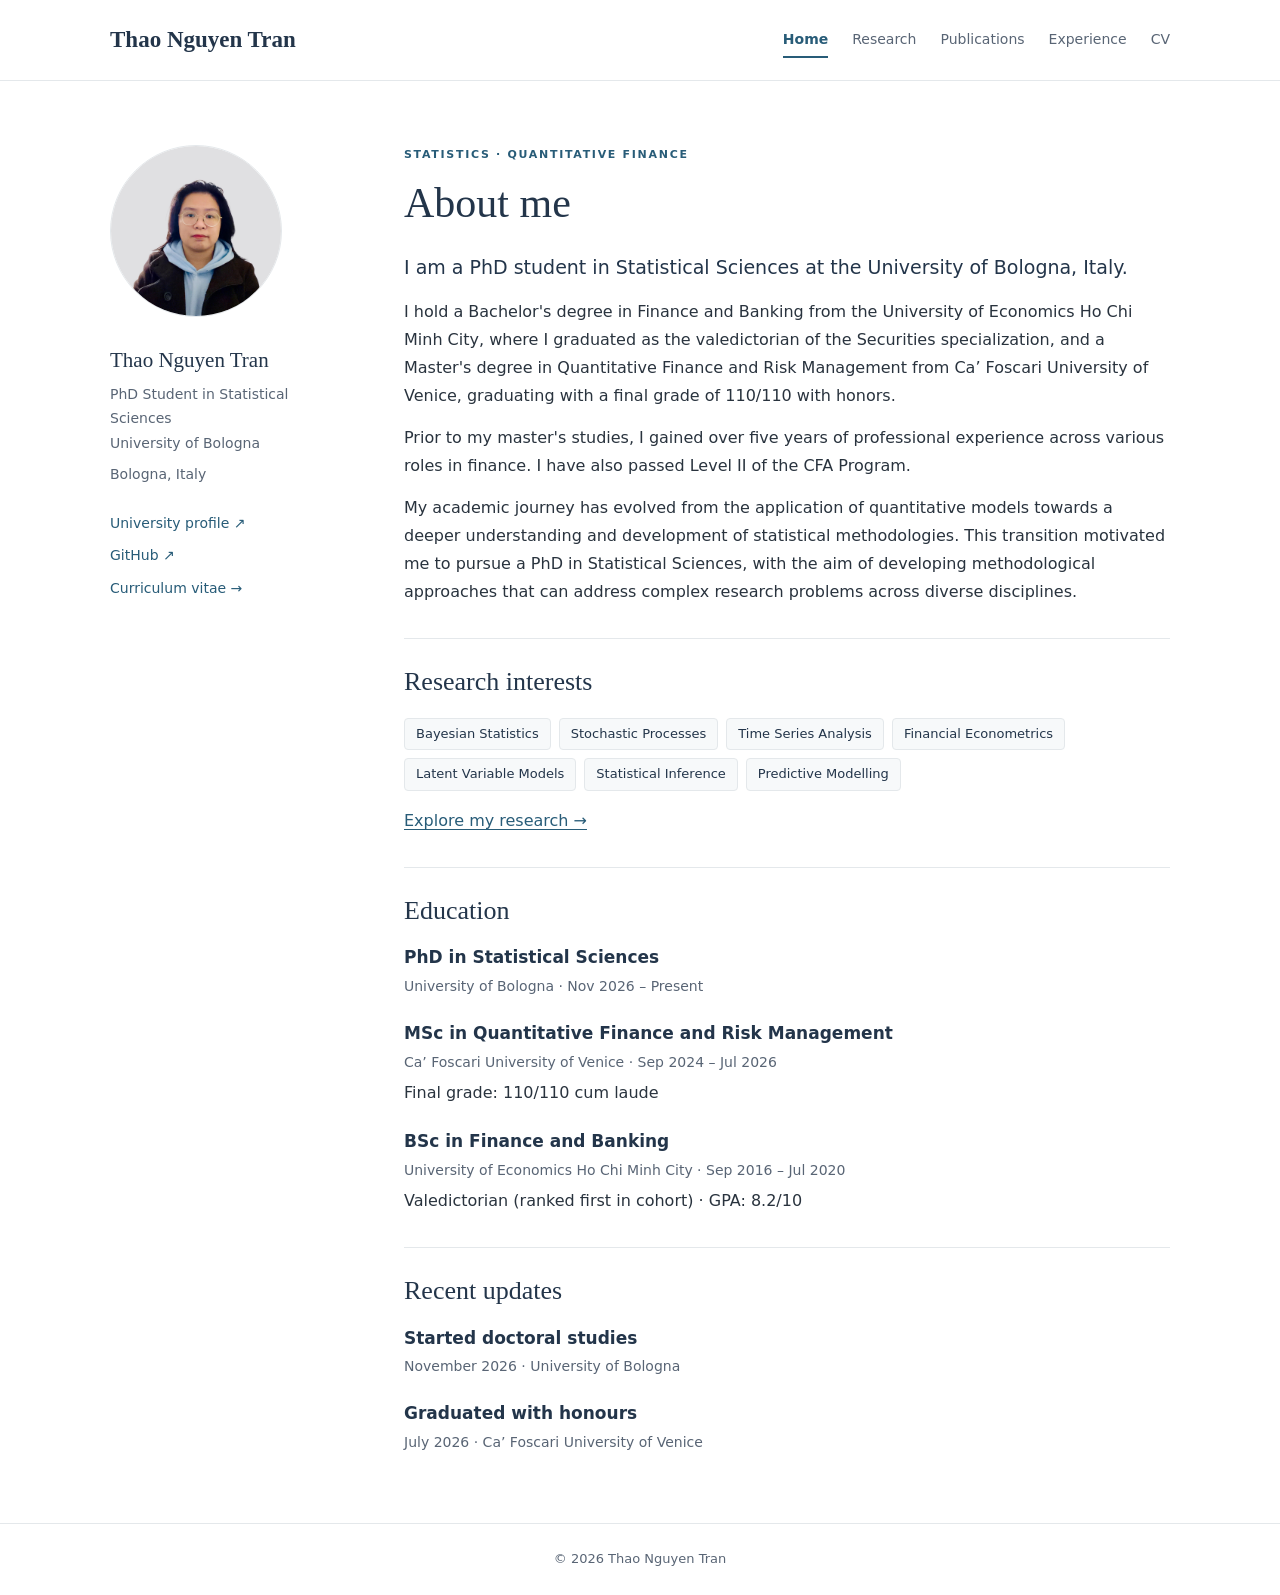
==== index.html @ 1888a56c "index Reformatted paragraph for better readability." ====
<!doctype html>
<html lang="en">

<head>
    <meta charset="utf-8">

    <meta name="viewport"
          content="width=device-width, initial-scale=1">

    <meta name="description"
          content="Thao Nguyen Tran — PhD student in Statistical Sciences at the University of Bologna.">

    <title>About me | Thao Nguyen Tran</title>

    <link rel="stylesheet" href="style-v3.css">
</head>

<body>

    <!-- ============================== -->
    <!-- NAVIGATION BAR                 -->
    <!-- ============================== -->

    <header>
        <nav>

            <a class="brand" href="index.html">
                Thao Nguyen Tran
            </a>

            <div class="nav-links">
                <a href="index.html" aria-current="page">Home</a>
                <a href="research.html">Research</a>
                <a href="publications.html">Publications</a>
                <a href="experience.html">Experience</a>
                <a href="cv.html">CV</a>
            </div>

        </nav>
    </header>


    <main class="layout">

        <!-- ============================== -->
        <!-- SIDEBAR: PERSONAL INFORMATION  -->
        <!-- ============================== -->

        <aside>

            <img class="portrait"
                 src="profile.jpg"
                 alt="Thao Nguyen Tran">

            <h2>Thao Nguyen Tran</h2>

            <p>
                PhD Student in Statistical Sciences
                <br>
                University of Bologna
            </p>

            <p>Bologna, Italy</p>

            <div class="links">

                <a href="https://www.unibo.it/sitoweb/thaonguyen.tran4/en">
                    University profile ↗
                </a>

                <a href="https://github.com/thaonguyen-tran">
                    GitHub ↗
                </a>

                <a href="cv.html">
                    Curriculum vitae →
                </a>

            </div>

        </aside>


        <!-- ============================== -->
        <!-- MAIN CONTENT                   -->
        <!-- ============================== -->

        <article>

            <!-- ABOUT ME -->

            <p class="eyebrow">
                STATISTICS · QUANTITATIVE FINANCE
            </p>

            <h1>About me</h1>

            <p class="lead">
                I am a PhD student in Statistical Sciences at the University of Bologna, Italy. 
            </p>

            <p>
                I hold a Bachelor's degree in Finance and Banking from the University of Economics Ho Chi Minh City, 
                where I graduated as the valedictorian of the Securities specialization, and a Master's degree in 
                Quantitative Finance and Risk Management from Ca’ Foscari University of Venice, graduating with a 
                final grade of 110/110 with honors.
            </p>

            <p>
                Prior to my master's studies, I gained over five years of professional experience 
                across various roles in finance. I have also passed Level II of the CFA Program.
            </p>

            <p>
                My academic journey has evolved from the application of quantitative models towards 
                a deeper understanding and development of statistical methodologies. This transition 
                motivated me to pursue a PhD in Statistical Sciences, with the aim of developing 
                methodological approaches that can address complex research problems across diverse disciplines.
            </p>


            <!-- ============================== -->
            <!-- RESEARCH INTERESTS             -->
            <!-- ============================== -->

            <section>

                <h2>Research interests</h2>

                <div class="tags">

                    <span>Bayesian Statistics</span>
                    <span>Stochastic Processes</span>
                    <span>Time Series Analysis</span>
                    <span>Financial Econometrics</span>
                    <span>Latent Variable Models</span>
                    <span>Statistical Inference</span>
                    <span>Predictive Modelling</span>

                </div>

                <p>
                    <a href="research.html">
                        Explore my research →
                    </a>
                </p>

            </section>


            <!-- ============================== -->
            <!-- EDUCATION                      -->
            <!-- ============================== -->

            <section>

                <h2>Education</h2>

                <!-- PhD -->

                <div class="entry">

                    <h3>PhD in Statistical Sciences</h3>

                    <p class="meta">
                        University of Bologna · Nov 2026 – Present
                    </p>

                </div>


                <!-- Master's degree -->

                <div class="entry">

                    <h3>
                        MSc in Quantitative Finance and Risk Management
                    </h3>

                    <p class="meta">
                        Ca’ Foscari University of Venice · Sep 2024 – Jul 2026
                    </p>

                    <p>
                        Final grade: 110/110 cum laude
                    </p>

                </div>


                <!-- Bachelor's degree -->

                <div class="entry">

                    <h3>BSc in Finance and Banking</h3>

                    <p class="meta">
                        University of Economics Ho Chi Minh City · Sep 2016 – Jul 2020
                    </p>

                    <p>
                        Valedictorian (ranked first in cohort) · GPA: 8.2/10
                    </p>

                </div>

            </section>


            <!-- ============================== -->
            <!-- RECENT UPDATES                 -->
            <!-- ============================== -->

            <section>

                <h2>Recent updates</h2>

                <div class="entry">

                    <h3>Started doctoral studies</h3>

                    <p class="meta">
                        November 2026 · University of Bologna
                    </p>

                </div>

                <div class="entry">

                    <h3>Graduated with honours</h3>

                    <p class="meta">
                        July 2026 · Ca’ Foscari University of Venice
                    </p>

                </div>

            </section>

        </article>

    </main>


    <!-- ============================== -->
    <!-- FOOTER                         -->
    <!-- ============================== -->

    <footer>
        © 2026 Thao Nguyen Tran
    </footer>

</body>

</html>
---- style-v3.css ----
/* Shared styles for all pages */
:root { --ink:#23354a; --muted:#596575; --accent:#285c78; --line:#e4e8eb; --paper:#fff; }
* {box-sizing:border-box} body {margin:0;background:var(--paper);color:#29333e;font:16px/1.75 system-ui,-apple-system,BlinkMacSystemFont,"Segoe UI",sans-serif} a {color:var(--accent);text-underline-offset:3px} a:hover{text-decoration:underline} a:focus-visible{outline:2px solid var(--accent);outline-offset:4px} header{border-bottom:1px solid var(--line);background:#fff} nav{max-width:1120px;margin:auto;padding:20px 30px;display:flex;align-items:center;justify-content:space-between;gap:25px} .brand{font-family:Georgia,serif;font-size:23px;font-weight:bold;color:var(--ink);text-decoration:none} .nav-links{display:flex;flex-wrap:wrap;gap:24px} .nav-links a{font-size:14px;color:var(--muted);text-decoration:none;padding:5px 0;border-bottom:2px solid transparent} .nav-links a[aria-current=page]{border-color:var(--accent);color:var(--accent);font-weight:600} .layout{max-width:1120px;margin:64px auto;padding:0 30px;display:grid;grid-template-columns:230px minmax(0,1fr);gap:64px;align-items:start} aside{position:sticky;top:30px} .portrait{width:172px;height:172px;border-radius:50%;object-fit:cover;border:1px solid var(--line)} aside h2{font-size:21px;margin:20px 0 5px} aside p{font-size:14px;color:var(--muted);margin:7px 0} .links{display:grid;gap:8px;margin-top:24px;font-size:14px} .links a{text-decoration:none} h1,h2,h3{color:var(--ink);line-height:1.35} h1,h2{font-family:Georgia,"Times New Roman",serif} h1{font-size:42px;margin:0 0 20px;font-weight:normal} h2{font-size:26px;margin:0 0 18px;font-weight:normal} h3{font-size:17px;margin:0 0 5px;font-weight:600} p{margin:0 0 14px} .eyebrow{font-size:11px;letter-spacing:1.7px;font-weight:600;color:var(--accent);margin-bottom:10px} .lead{font-size:19px;color:var(--ink)} section{border-top:1px solid var(--line);margin-top:32px;padding-top:25px} .entry{margin-bottom:23px} .entry:last-child{margin-bottom:0} .meta{font-size:14px;color:var(--muted);margin-bottom:5px} .tags{display:flex;flex-wrap:wrap;gap:8px;margin-bottom:16px} .tags span{font-size:13px;border:1px solid var(--line);background:#f7f9fa;padding:4px 11px;border-radius:4px;color:var(--ink)} footer{border-top:1px solid var(--line);padding:24px;text-align:center;font-size:13px;color:var(--muted)} @media(max-width:760px){nav{flex-direction:column;align-items:flex-start;padding:18px 22px;gap:10px}.nav-links{gap:15px}.layout{grid-template-columns:1fr;gap:35px;margin:32px auto;padding:0 22px}aside{position:static;border-bottom:1px solid var(--line);padding-bottom:24px}.portrait{width:135px;height:135px}h1{font-size:34px}.links{display:flex;flex-wrap:wrap;gap:12px}}
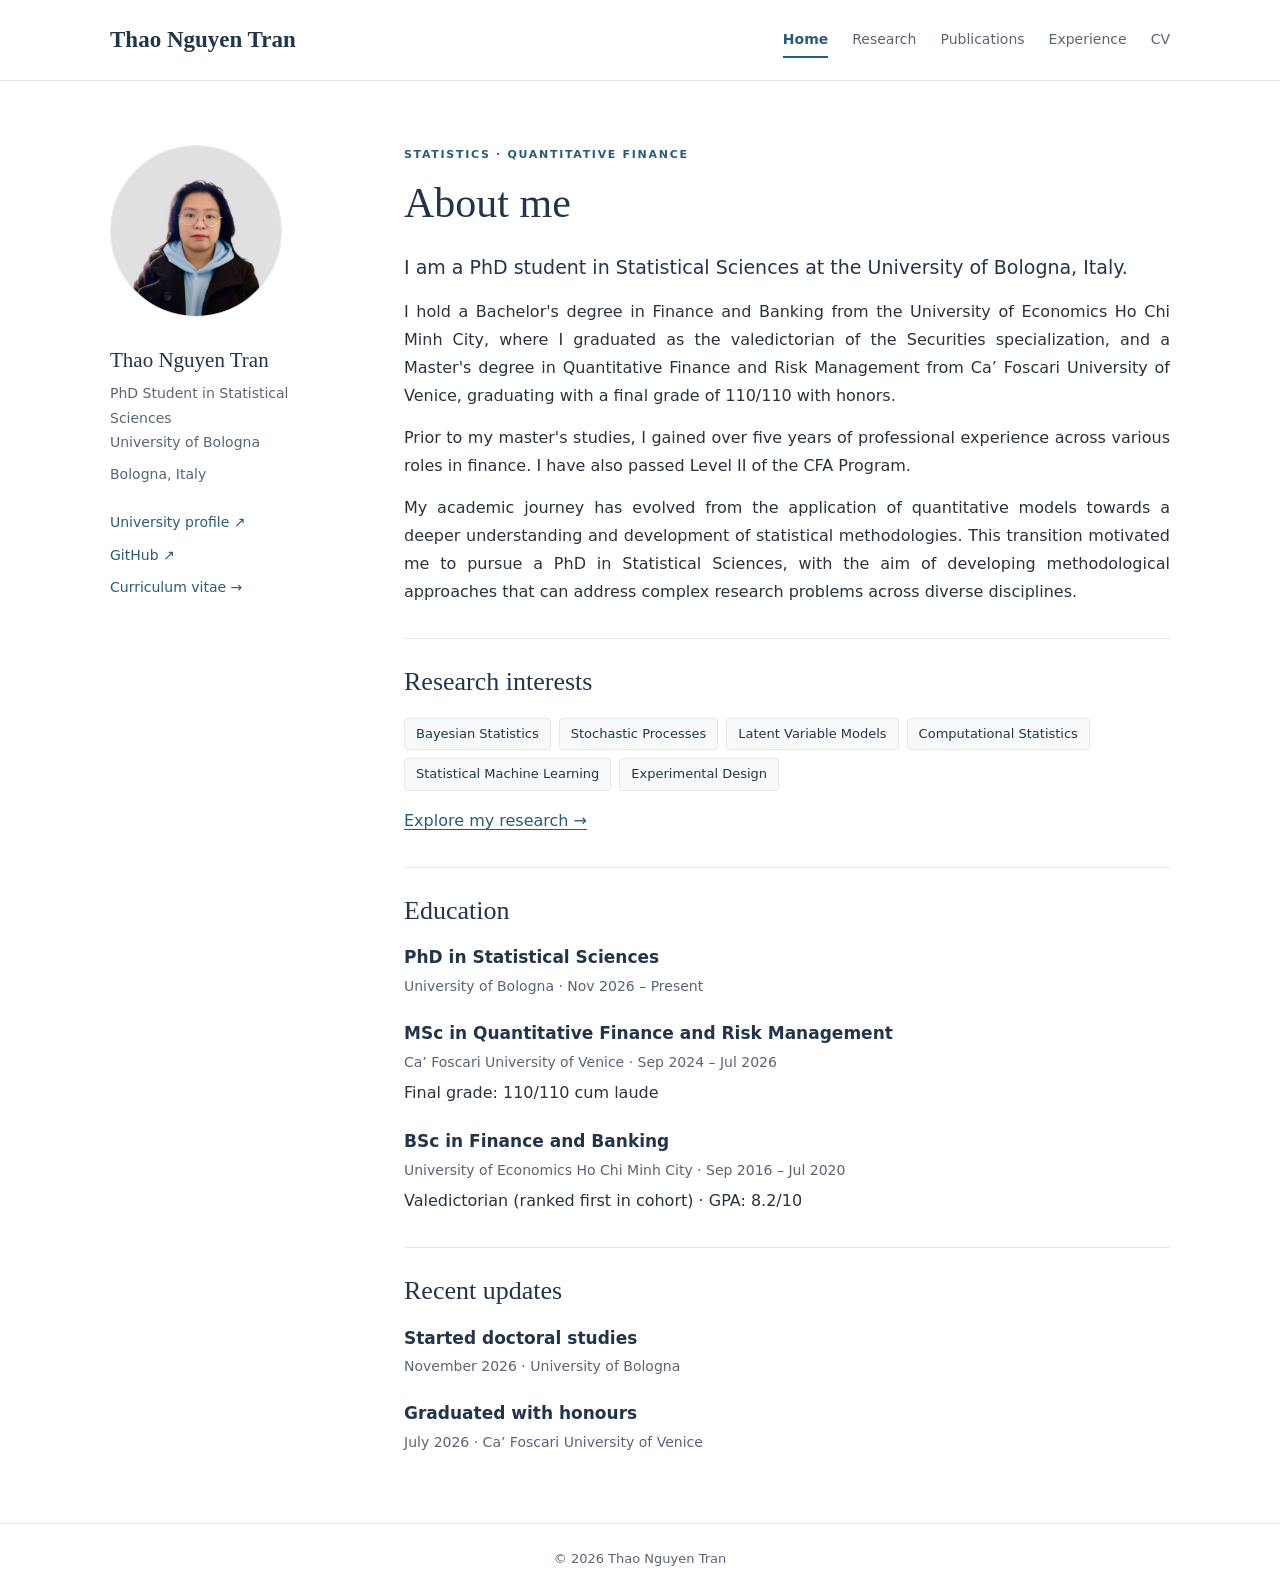
==== commit 49a15a28: "Update research interests.html Removed outdated tags and added new statistical topics." ====
--- a/index.html
+++ b/index.html
@@ -132,12 +132,11 @@
 
                     <span>Bayesian Statistics</span>
                     <span>Stochastic Processes</span>
-                    <span>Time Series Analysis</span>
-                    <span>Financial Econometrics</span>
                     <span>Latent Variable Models</span>
-                    <span>Statistical Inference</span>
-                    <span>Predictive Modelling</span>
-
+                    <span>Computational Statistics</span>
+                    <span>Statistical Machine Learning</span>
+                    <span>Experimental Design</span>
+                    
                 </div>
 
                 <p>
--- a/style-v3.css
+++ b/style-v3.css
@@ -1,3 +1,388 @@
-/* Shared styles for all pages */
-:root { --ink:#23354a; --muted:#596575; --accent:#285c78; --line:#e4e8eb; --paper:#fff; }
-* {box-sizing:border-box} body {margin:0;background:var(--paper);color:#29333e;font:16px/1.75 system-ui,-apple-system,BlinkMacSystemFont,"Segoe UI",sans-serif} a {color:var(--accent);text-underline-offset:3px} a:hover{text-decoration:underline} a:focus-visible{outline:2px solid var(--accent);outline-offset:4px} header{border-bottom:1px solid var(--line);background:#fff} nav{max-width:1120px;margin:auto;padding:20px 30px;display:flex;align-items:center;justify-content:space-between;gap:25px} .brand{font-family:Georgia,serif;font-size:23px;font-weight:bold;color:var(--ink);text-decoration:none} .nav-links{display:flex;flex-wrap:wrap;gap:24px} .nav-links a{font-size:14px;color:var(--muted);text-decoration:none;padding:5px 0;border-bottom:2px solid transparent} .nav-links a[aria-current=page]{border-color:var(--accent);color:var(--accent);font-weight:600} .layout{max-width:1120px;margin:64px auto;padding:0 30px;display:grid;grid-template-columns:230px minmax(0,1fr);gap:64px;align-items:start} aside{position:sticky;top:30px} .portrait{width:172px;height:172px;border-radius:50%;object-fit:cover;border:1px solid var(--line)} aside h2{font-size:21px;margin:20px 0 5px} aside p{font-size:14px;color:var(--muted);margin:7px 0} .links{display:grid;gap:8px;margin-top:24px;font-size:14px} .links a{text-decoration:none} h1,h2,h3{color:var(--ink);line-height:1.35} h1,h2{font-family:Georgia,"Times New Roman",serif} h1{font-size:42px;margin:0 0 20px;font-weight:normal} h2{font-size:26px;margin:0 0 18px;font-weight:normal} h3{font-size:17px;margin:0 0 5px;font-weight:600} p{margin:0 0 14px} .eyebrow{font-size:11px;letter-spacing:1.7px;font-weight:600;color:var(--accent);margin-bottom:10px} .lead{font-size:19px;color:var(--ink)} section{border-top:1px solid var(--line);margin-top:32px;padding-top:25px} .entry{margin-bottom:23px} .entry:last-child{margin-bottom:0} .meta{font-size:14px;color:var(--muted);margin-bottom:5px} .tags{display:flex;flex-wrap:wrap;gap:8px;margin-bottom:16px} .tags span{font-size:13px;border:1px solid var(--line);background:#f7f9fa;padding:4px 11px;border-radius:4px;color:var(--ink)} footer{border-top:1px solid var(--line);padding:24px;text-align:center;font-size:13px;color:var(--muted)} @media(max-width:760px){nav{flex-direction:column;align-items:flex-start;padding:18px 22px;gap:10px}.nav-links{gap:15px}.layout{grid-template-columns:1fr;gap:35px;margin:32px auto;padding:0 22px}aside{position:static;border-bottom:1px solid var(--line);padding-bottom:24px}.portrait{width:135px;height:135px}h1{font-size:34px}.links{display:flex;flex-wrap:wrap;gap:12px}}+
+/* =========================================
+   01. COLOR PALETTE
+   ========================================= */
+
+:root {
+    --ink: #23354a;
+    --muted: #596575;
+    --accent: #285c78;
+    --line: #e4e8eb;
+    --paper: #ffffff;
+}
+
+
+/* =========================================
+   02. GLOBAL SETTINGS
+   ========================================= */
+
+* {
+    box-sizing: border-box;
+}
+
+body {
+    margin: 0;
+    background: var(--paper);
+    color: #29333e;
+    font: 16px/1.75 system-ui,
+          -apple-system,
+          BlinkMacSystemFont,
+          "Segoe UI",
+          sans-serif;
+}
+
+a {
+    color: var(--accent);
+    text-underline-offset: 3px;
+}
+
+a:hover {
+    text-decoration: underline;
+}
+
+a:focus-visible {
+    outline: 2px solid var(--accent);
+    outline-offset: 4px;
+}
+
+
+/* =========================================
+   03. HEADER & NAVIGATION BAR
+   ========================================= */
+
+header {
+    position: sticky;
+    top: 0;
+    z-index: 1000;
+    background: #ffffff;
+    border-bottom: 1px solid var(--line);
+}
+
+nav {
+    max-width: 1120px;
+    margin: auto;
+    padding: 20px 30px;
+
+    display: flex;
+    align-items: center;
+    justify-content: space-between;
+    gap: 25px;
+}
+
+.brand {
+    font-family: Georgia, serif;
+    font-size: 23px;
+    font-weight: bold;
+    color: var(--ink);
+    text-decoration: none;
+}
+
+.nav-links {
+    display: flex;
+    flex-wrap: wrap;
+    gap: 24px;
+}
+
+.nav-links a {
+    font-size: 14px;
+    color: var(--muted);
+    text-decoration: none;
+    padding: 5px 0;
+    border-bottom: 2px solid transparent;
+}
+
+/* Highlight the active page */
+
+.nav-links a[aria-current="page"] {
+    border-color: var(--accent);
+    color: var(--accent);
+    font-weight: 600;
+}
+
+
+/* =========================================
+   04. MAIN WEBSITE LAYOUT
+   ========================================= */
+
+.layout {
+    max-width: 1120px;
+    margin: 64px auto;
+    padding: 0 30px;
+
+    display: grid;
+    grid-template-columns: 230px minmax(0, 1fr);
+
+    gap: 64px;
+    align-items: start;
+}
+
+.layout > article {
+    grid-column: 2;
+    min-width: 0;
+}
+
+
+/* =========================================
+   05. SIDEBAR & PROFILE PHOTO
+   ========================================= */
+
+aside {
+    position: fixed;
+    top: 145px;
+    left: max(30px, calc((100% - 1120px) / 2 + 30px));
+
+    width: 230px;
+
+    max-height: calc(100vh - 165px);
+    overflow-y: auto;
+}
+
+.portrait {
+    width: 172px;
+    height: 172px;
+
+    border-radius: 50%;
+    object-fit: cover;
+    border: 1px solid var(--line);
+}
+
+aside h2 {
+    font-size: 21px;
+    margin: 20px 0 5px;
+}
+
+aside p {
+    font-size: 14px;
+    color: var(--muted);
+    margin: 7px 0;
+}
+
+
+/* =========================================
+   06. SIDEBAR LINKS
+   ========================================= */
+
+.links {
+    display: grid;
+    gap: 8px;
+    margin-top: 24px;
+    font-size: 14px;
+}
+
+.links a {
+    text-decoration: none;
+}
+
+
+/* =========================================
+   07. TYPOGRAPHY & HEADINGS
+   ========================================= */
+
+h1,
+h2,
+h3 {
+    color: var(--ink);
+    line-height: 1.35;
+}
+
+h1,
+h2 {
+    font-family: Georgia,
+                 "Times New Roman",
+                 serif;
+}
+
+h1 {
+    font-size: 42px;
+    margin: 0 0 20px;
+    font-weight: normal;
+}
+
+h2 {
+    font-size: 26px;
+    margin: 0 0 18px;
+    font-weight: normal;
+}
+
+h3 {
+    font-size: 17px;
+    margin: 0 0 5px;
+    font-weight: 600;
+}
+
+p {
+    margin: 0 0 14px;
+}
+
+
+/* =========================================
+   08. PAGE SUBTITLE & INTRODUCTION
+   ========================================= */
+
+.eyebrow {
+    font-size: 11px;
+    letter-spacing: 1.7px;
+    font-weight: 600;
+    color: var(--accent);
+    margin-bottom: 10px;
+}
+
+.lead {
+    font-size: 19px;
+    color: var(--ink);
+}
+
+
+/* =========================================
+   09. BIOGRAPHY TEXT ALIGNMENT
+   ========================================= */
+
+/* Justify paragraphs on the homepage */
+
+article p:not(.eyebrow) {
+    text-align: justify !important;
+    text-justify: inter-word;
+    text-align-last: left;
+}
+
+
+/* =========================================
+   10. CONTENT SECTIONS
+   ========================================= */
+
+section {
+    border-top: 1px solid var(--line);
+    margin-top: 32px;
+    padding-top: 25px;
+}
+
+
+/* =========================================
+   11. EDUCATION & EXPERIENCE ENTRIES
+   ========================================= */
+
+.entry {
+    margin-bottom: 23px;
+}
+
+.entry:last-child {
+    margin-bottom: 0;
+}
+
+.meta {
+    font-size: 14px;
+    color: var(--muted);
+    margin-bottom: 5px;
+}
+
+
+/* =========================================
+   12. RESEARCH INTEREST TAGS
+   ========================================= */
+
+.tags {
+    display: flex;
+    flex-wrap: wrap;
+    gap: 8px;
+    margin-bottom: 16px;
+}
+
+.tags span {
+    font-size: 13px;
+    border: 1px solid var(--line);
+    background: #f7f9fa;
+    padding: 4px 11px;
+    border-radius: 4px;
+    color: var(--ink);
+}
+
+
+/* =========================================
+   13. FOOTER
+   ========================================= */
+
+footer {
+    border-top: 1px solid var(--line);
+    padding: 24px;
+    text-align: center;
+    font-size: 13px;
+    color: var(--muted);
+}
+
+
+/* =========================================
+   14. RESPONSIVE DESIGN — MOBILE DEVICES
+   ========================================= */
+
+@media (max-width: 760px) {
+
+    /* Navigation bar */
+
+   body {
+    padding-top: 150px;
+}
+
+    nav {
+        flex-direction: column;
+        align-items: flex-start;
+        padding: 18px 22px;
+        gap: 10px;
+    }
+
+    .nav-links {
+        gap: 15px;
+    }
+
+    /* Main layout */
+
+    .layout {
+        grid-template-columns: 1fr;
+        gap: 35px;
+        margin: 32px auto;
+        padding: 0 22px;
+    }
+
+    /* Sidebar */
+
+    aside {
+    position: static;
+
+    width: auto;
+    max-height: none;
+    overflow: visible;
+
+    border-bottom: 1px solid var(--line);
+    padding-bottom: 24px;
+}
+
+.layout > article {
+    grid-column: 1;
+}
+
+    /* Profile photo */
+
+    .portrait {
+        width: 135px;
+        height: 135px;
+    }
+
+    /* Headings */
+
+    h1 {
+        font-size: 34px;
+    }
+
+    /* Sidebar links */
+
+    .links {
+        display: flex;
+        flex-wrap: wrap;
+        gap: 12px;
+    }
+
+    /* Left-align text on smaller screens */
+
+    article > p:not(.eyebrow) {
+        text-align: left;
+    }
+}
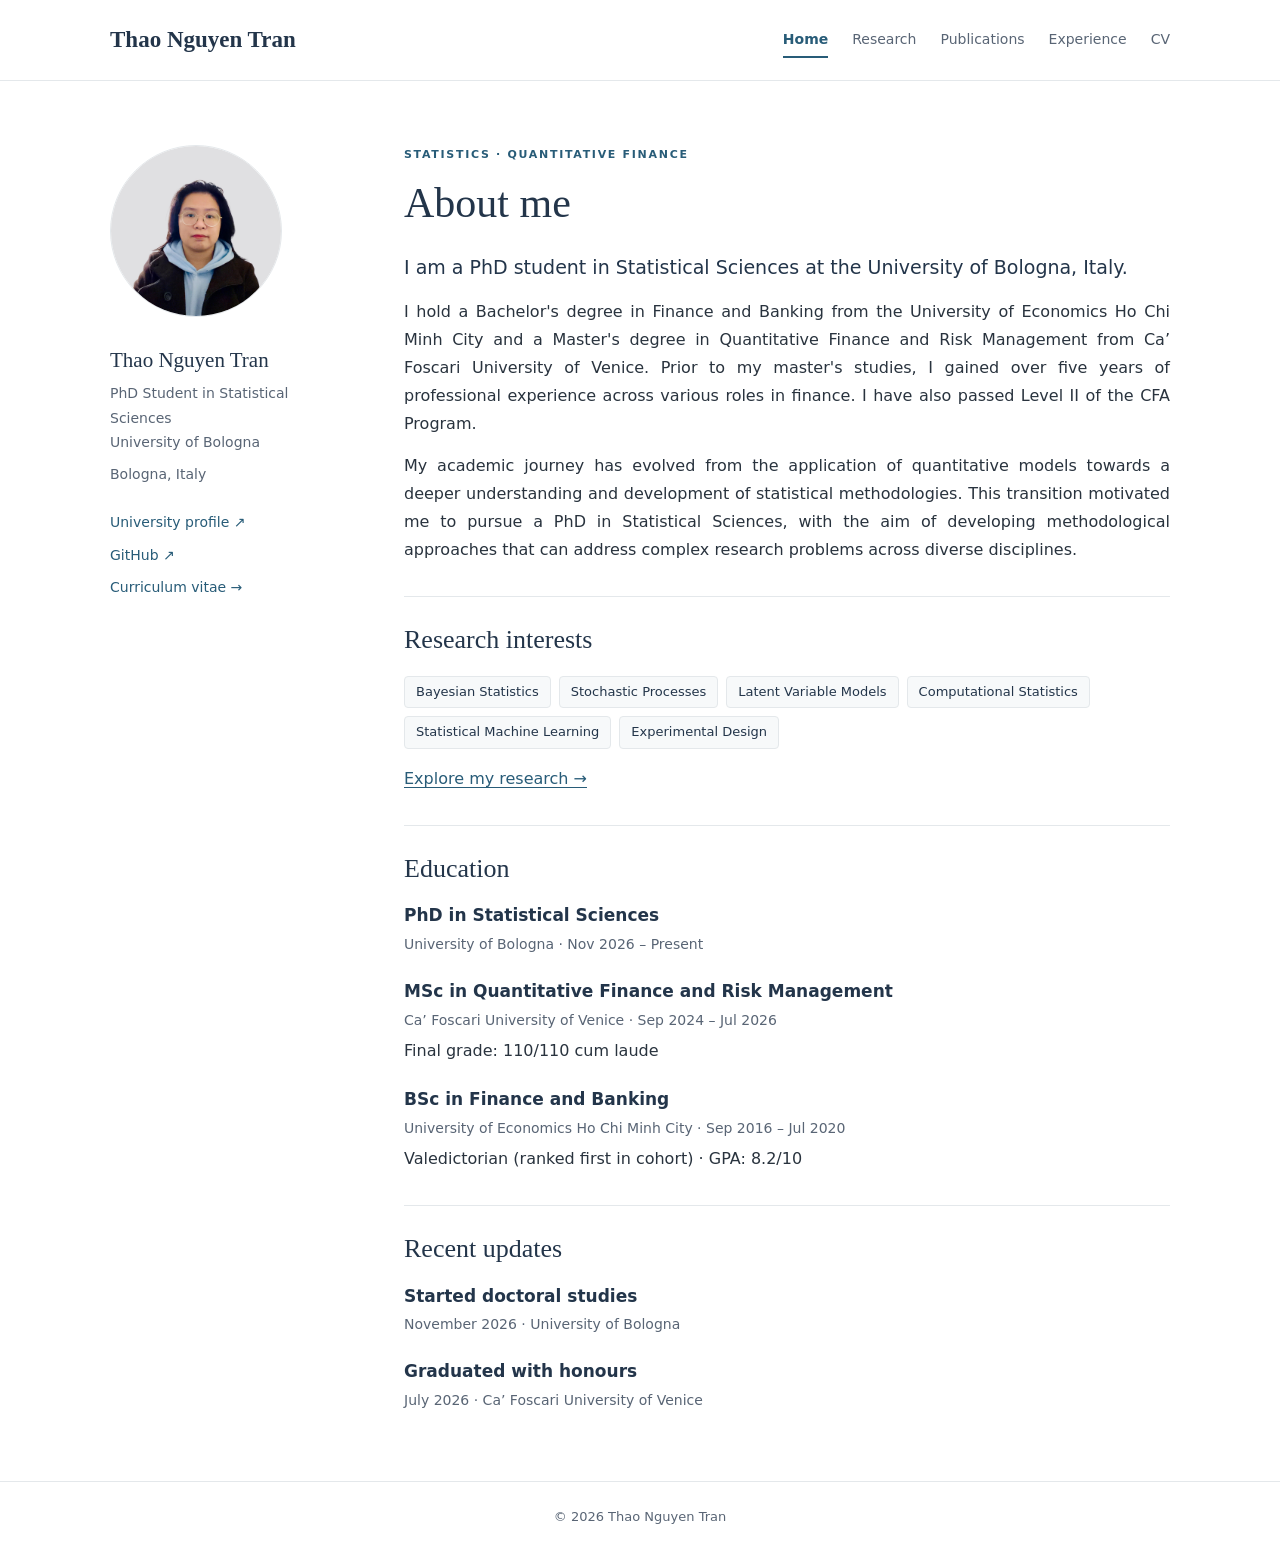
==== commit ca1e866b: "Simplify education background in index.html Removed redundant details from the education section." ====
--- a/index.html
+++ b/index.html
@@ -101,13 +101,8 @@
             </p>
 
             <p>
-                I hold a Bachelor's degree in Finance and Banking from the University of Economics Ho Chi Minh City, 
-                where I graduated as the valedictorian of the Securities specialization, and a Master's degree in 
-                Quantitative Finance and Risk Management from Ca’ Foscari University of Venice, graduating with a 
-                final grade of 110/110 with honors.
-            </p>
-
-            <p>
+                I hold a Bachelor's degree in Finance and Banking from the University of Economics Ho Chi Minh City
+                and a Master's degree in Quantitative Finance and Risk Management from Ca’ Foscari University of Venice.
                 Prior to my master's studies, I gained over five years of professional experience 
                 across various roles in finance. I have also passed Level II of the CFA Program.
             </p>
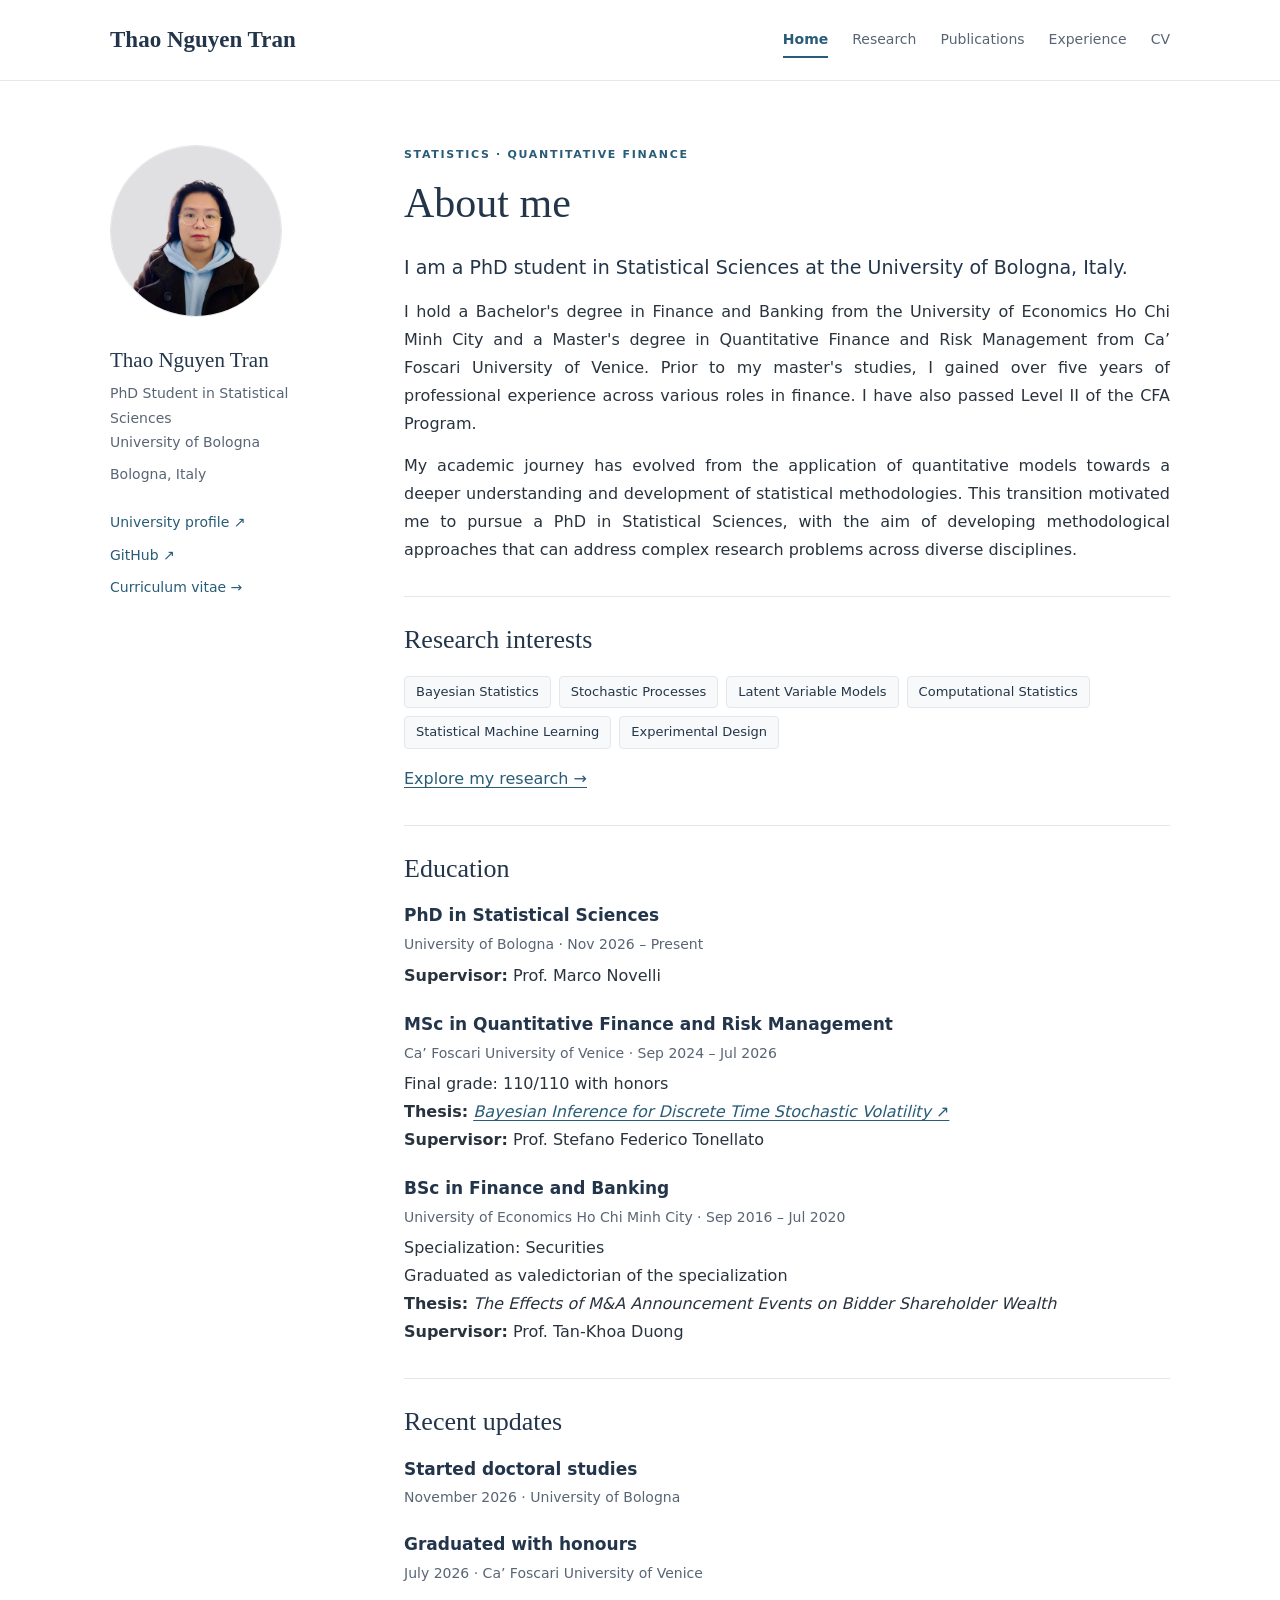
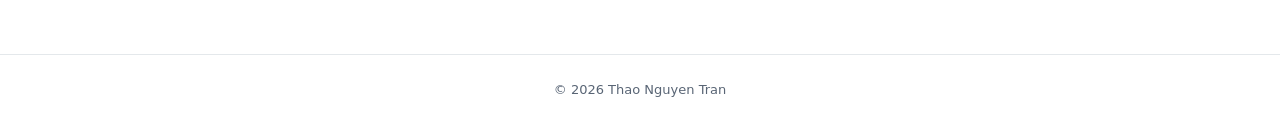
==== commit 10a9782f: "Update education section in index.html" ====
--- a/index.html
+++ b/index.html
@@ -142,63 +142,103 @@
 
             </section>
 
-
+            
             <!-- ============================== -->
             <!-- EDUCATION                      -->
             <!-- ============================== -->
-
+            
             <section>
-
+            
                 <h2>Education</h2>
-
+            
                 <!-- PhD -->
-
-                <div class="entry">
-
+            
+                <div class="entry">
+            
                     <h3>PhD in Statistical Sciences</h3>
-
+            
                     <p class="meta">
                         University of Bologna · Nov 2026 – Present
                     </p>
-
-                </div>
-
-
+            
+                    <p>
+                        <strong>Supervisor:</strong>
+                        Prof. Marco Novelli
+                    </p>
+            
+                </div>
+            
+            
                 <!-- Master's degree -->
-
-                <div class="entry">
-
+            
+                <div class="entry">
+            
                     <h3>
                         MSc in Quantitative Finance and Risk Management
                     </h3>
-
+            
                     <p class="meta">
                         Ca’ Foscari University of Venice · Sep 2024 – Jul 2026
                     </p>
-
+            
                     <p>
-                        Final grade: 110/110 cum laude
-                    </p>
-
-                </div>
-
-
+                        Final grade: 110/110 with honors
+                        <br>
+            
+                        <strong>Thesis:</strong>
+            
+                        <a href="YOUR_THESIS_LINK"
+                           target="_blank"
+                           rel="noopener noreferrer">
+            
+                            <em>
+                                Bayesian Inference for Discrete Time
+                                Stochastic Volatility
+                            </em> ↗
+            
+                        </a>
+            
+                        <br>
+            
+                        <strong>Supervisor:</strong>
+                        Prof. Stefano Federico Tonellato
+                    </p>
+            
+                </div>
+            
+            
                 <!-- Bachelor's degree -->
-
-                <div class="entry">
-
+            
+                <div class="entry">
+            
                     <h3>BSc in Finance and Banking</h3>
-
+            
                     <p class="meta">
                         University of Economics Ho Chi Minh City · Sep 2016 – Jul 2020
                     </p>
-
+            
                     <p>
-                        Valedictorian (ranked first in cohort) · GPA: 8.2/10
-                    </p>
-
-                </div>
-
+                        Specialization: Securities
+                        <br>
+            
+                        Graduated as valedictorian of the specialization
+                        <br>
+            
+                        <strong>Thesis:</strong>
+            
+                        <em>
+                            The Effects of M&amp;A Announcement Events
+                            on Bidder Shareholder Wealth
+                        </em>
+            
+                        <br>
+            
+                        <strong>Supervisor:</strong>
+                        Prof. Tan-Khoa Duong
+                    </p>
+            
+                </div>
+            
             </section>
 
 
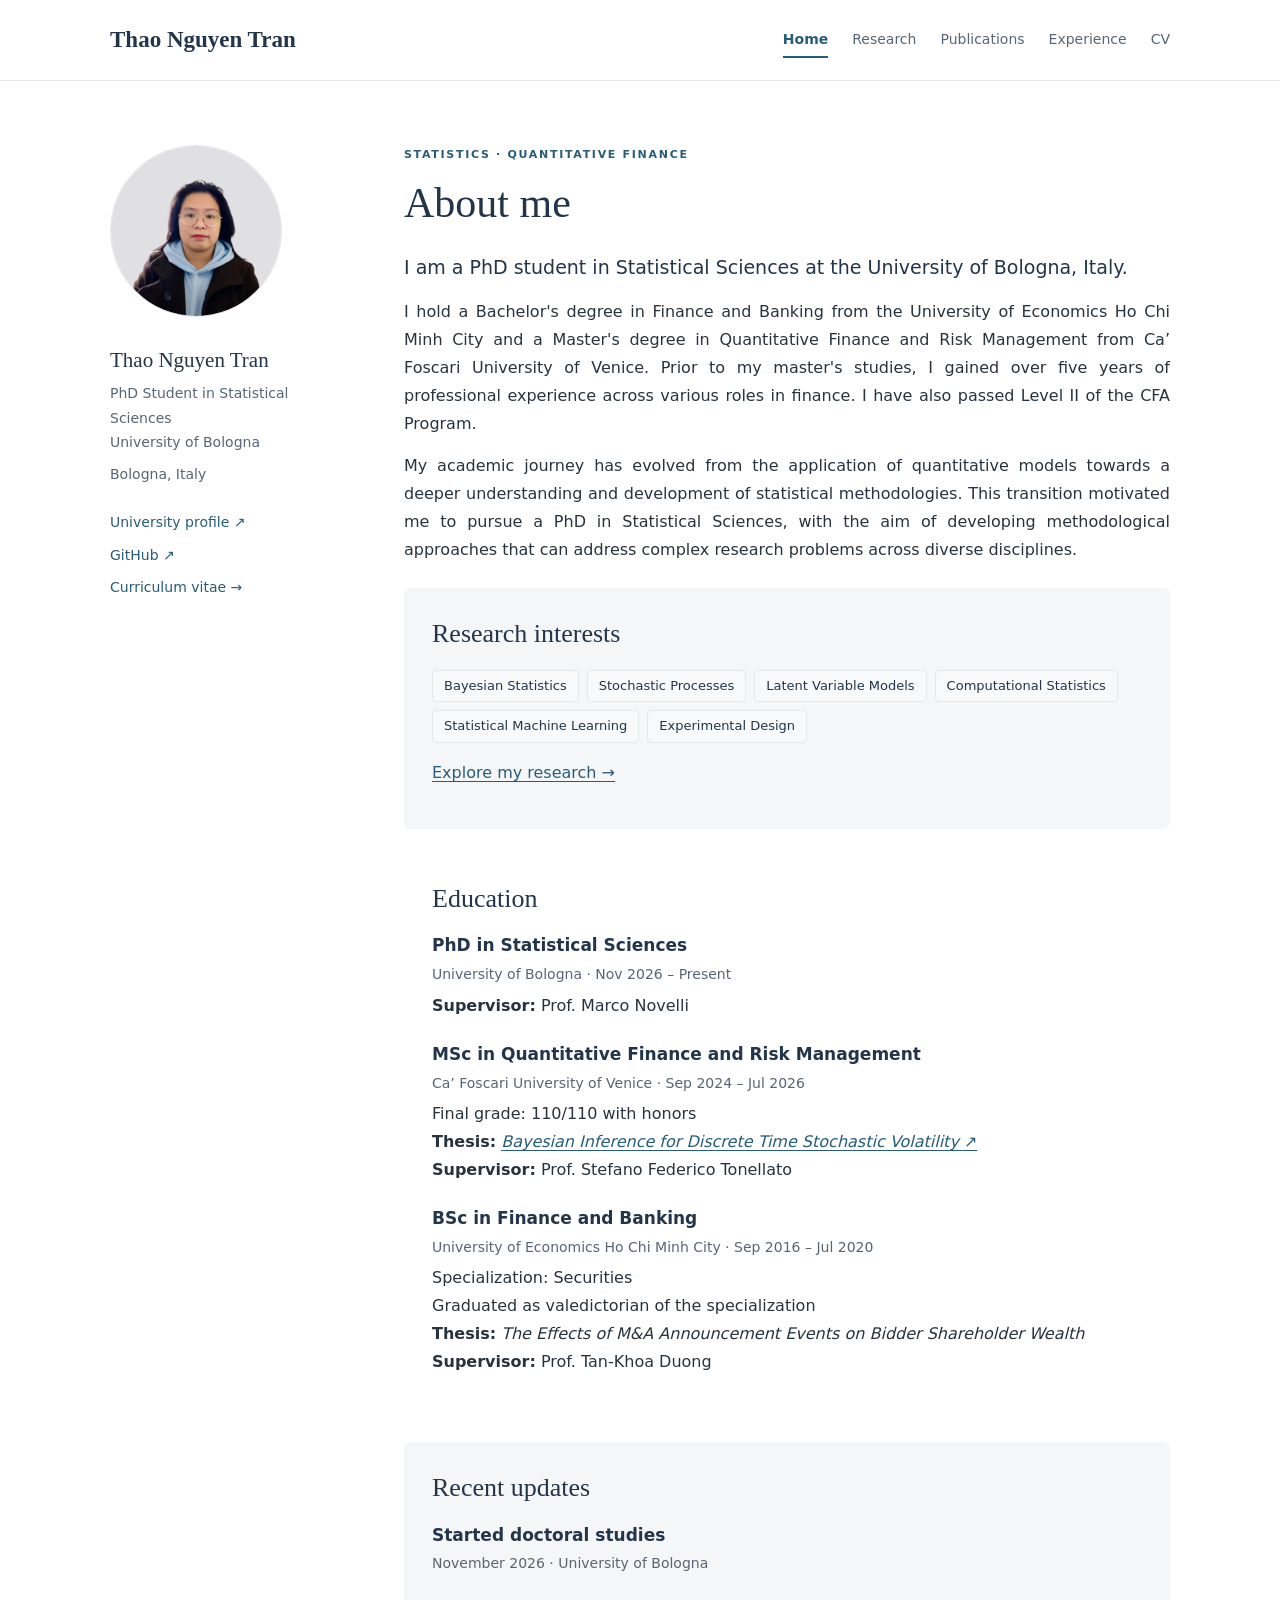
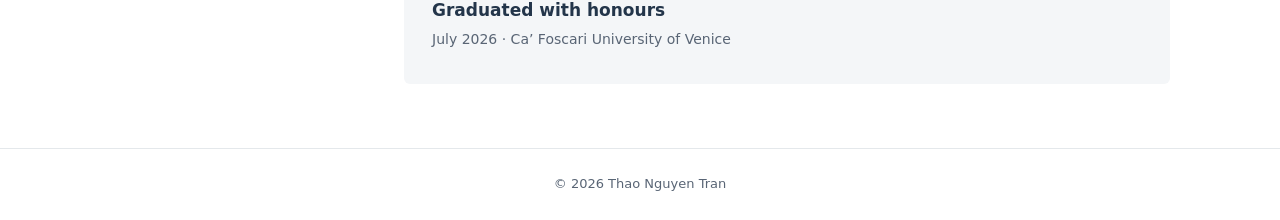
==== commit ecc79f87: "format" ====
--- a/index.html
+++ b/index.html
@@ -155,7 +155,9 @@
             
                 <div class="entry">
             
-                    <h3>PhD in Statistical Sciences</h3>
+                    <h3>
+                        PhD in Statistical Sciences
+                    </h3>
             
                     <p class="meta">
                         University of Bologna · Nov 2026 – Present
@@ -187,7 +189,7 @@
             
                         <strong>Thesis:</strong>
             
-                        <a href="YOUR_THESIS_LINK"
+                        <a href="https://hdl.handle.net/20.500.14247/29944"
                            target="_blank"
                            rel="noopener noreferrer">
             
--- a/style-v3.css
+++ b/style-v3.css
@@ -251,9 +251,18 @@
    ========================================= */
 
 section {
-    border-top: 1px solid var(--line);
-    margin-top: 32px;
-    padding-top: 25px;
+    border-top: none;
+    margin-top: 24px;
+    padding: 28px;
+    border-radius: 6px;
+}
+
+article > section:nth-of-type(odd) {
+    background-color: #f4f6f8;
+}
+
+article > section:nth-of-type(even) {
+    background-color: #ffffff;
 }
 
 
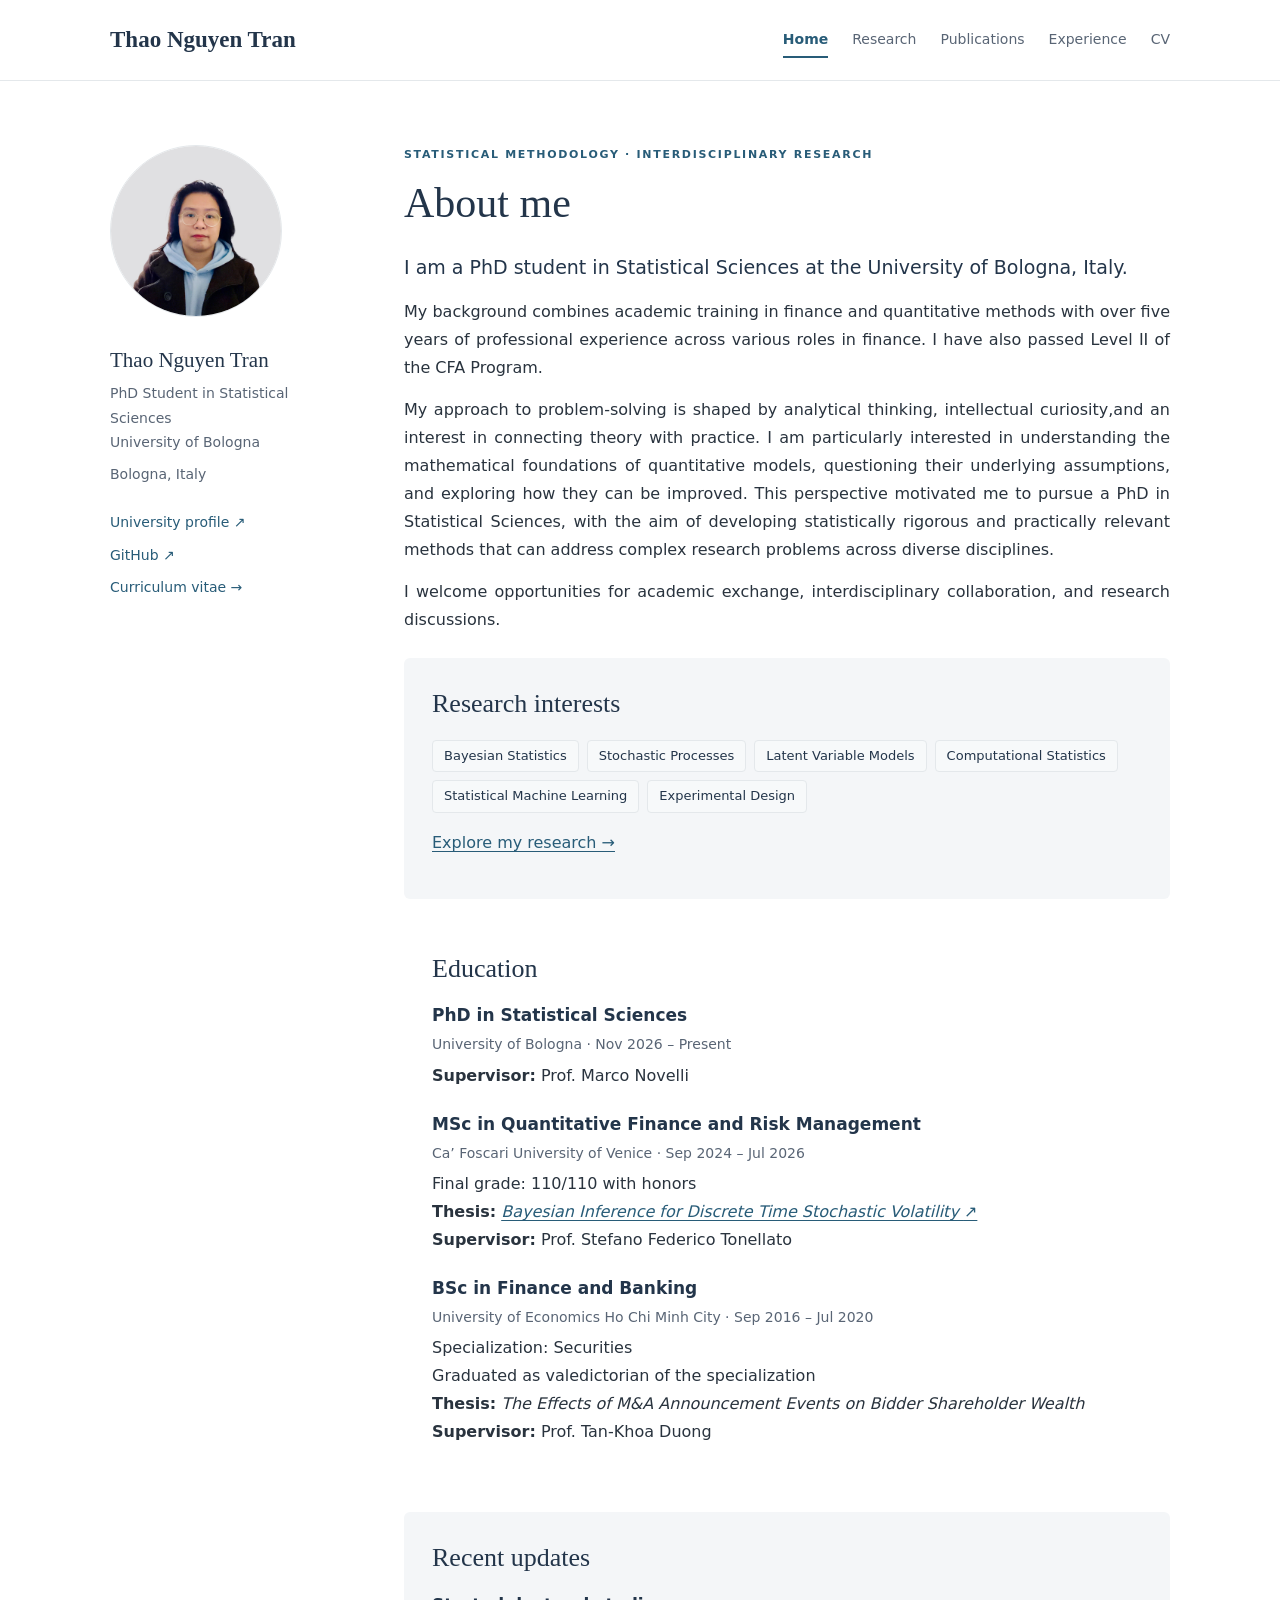
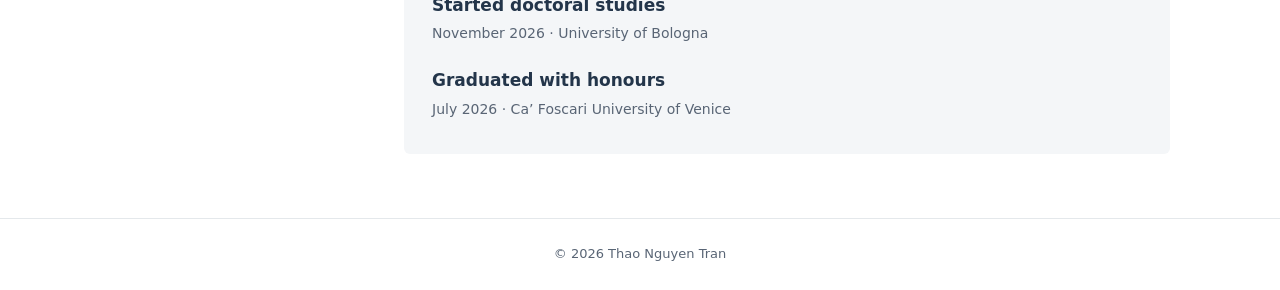
==== commit d6ace482: "Revise personal description in index.html Updated personal description to reflect a more comprehensi" ====
--- a/index.html
+++ b/index.html
@@ -91,7 +91,7 @@
             <!-- ABOUT ME -->
 
             <p class="eyebrow">
-                STATISTICS · QUANTITATIVE FINANCE
+                STATISTICAL METHODOLOGY · INTERDISCIPLINARY RESEARCH
             </p>
 
             <h1>About me</h1>
@@ -101,17 +101,23 @@
             </p>
 
             <p>
-                I hold a Bachelor's degree in Finance and Banking from the University of Economics Ho Chi Minh City
-                and a Master's degree in Quantitative Finance and Risk Management from Ca’ Foscari University of Venice.
-                Prior to my master's studies, I gained over five years of professional experience 
-                across various roles in finance. I have also passed Level II of the CFA Program.
-            </p>
-
-            <p>
-                My academic journey has evolved from the application of quantitative models towards 
-                a deeper understanding and development of statistical methodologies. This transition 
-                motivated me to pursue a PhD in Statistical Sciences, with the aim of developing 
-                methodological approaches that can address complex research problems across diverse disciplines.
+                My background combines academic training in finance and quantitative methods 
+                with over five years of professional experience across various roles in finance. 
+                I have also passed Level II of the CFA Program.
+            </p>
+
+            <p>
+                My approach to problem-solving is shaped by analytical thinking, intellectual 
+                curiosity,and an interest in connecting theory with practice. I am particularly 
+                interested in understanding the mathematical foundations of quantitative models, 
+                questioning their underlying assumptions, and exploring how they can be improved. 
+                This perspective motivated me to pursue a PhD in Statistical Sciences, with the 
+                aim of developing statistically rigorous and practically relevant methods that 
+                can address complex research problems across diverse disciplines.
+            </p>
+
+            <p>
+                I welcome opportunities for academic exchange, interdisciplinary collaboration, and research discussions.
             </p>
 
 
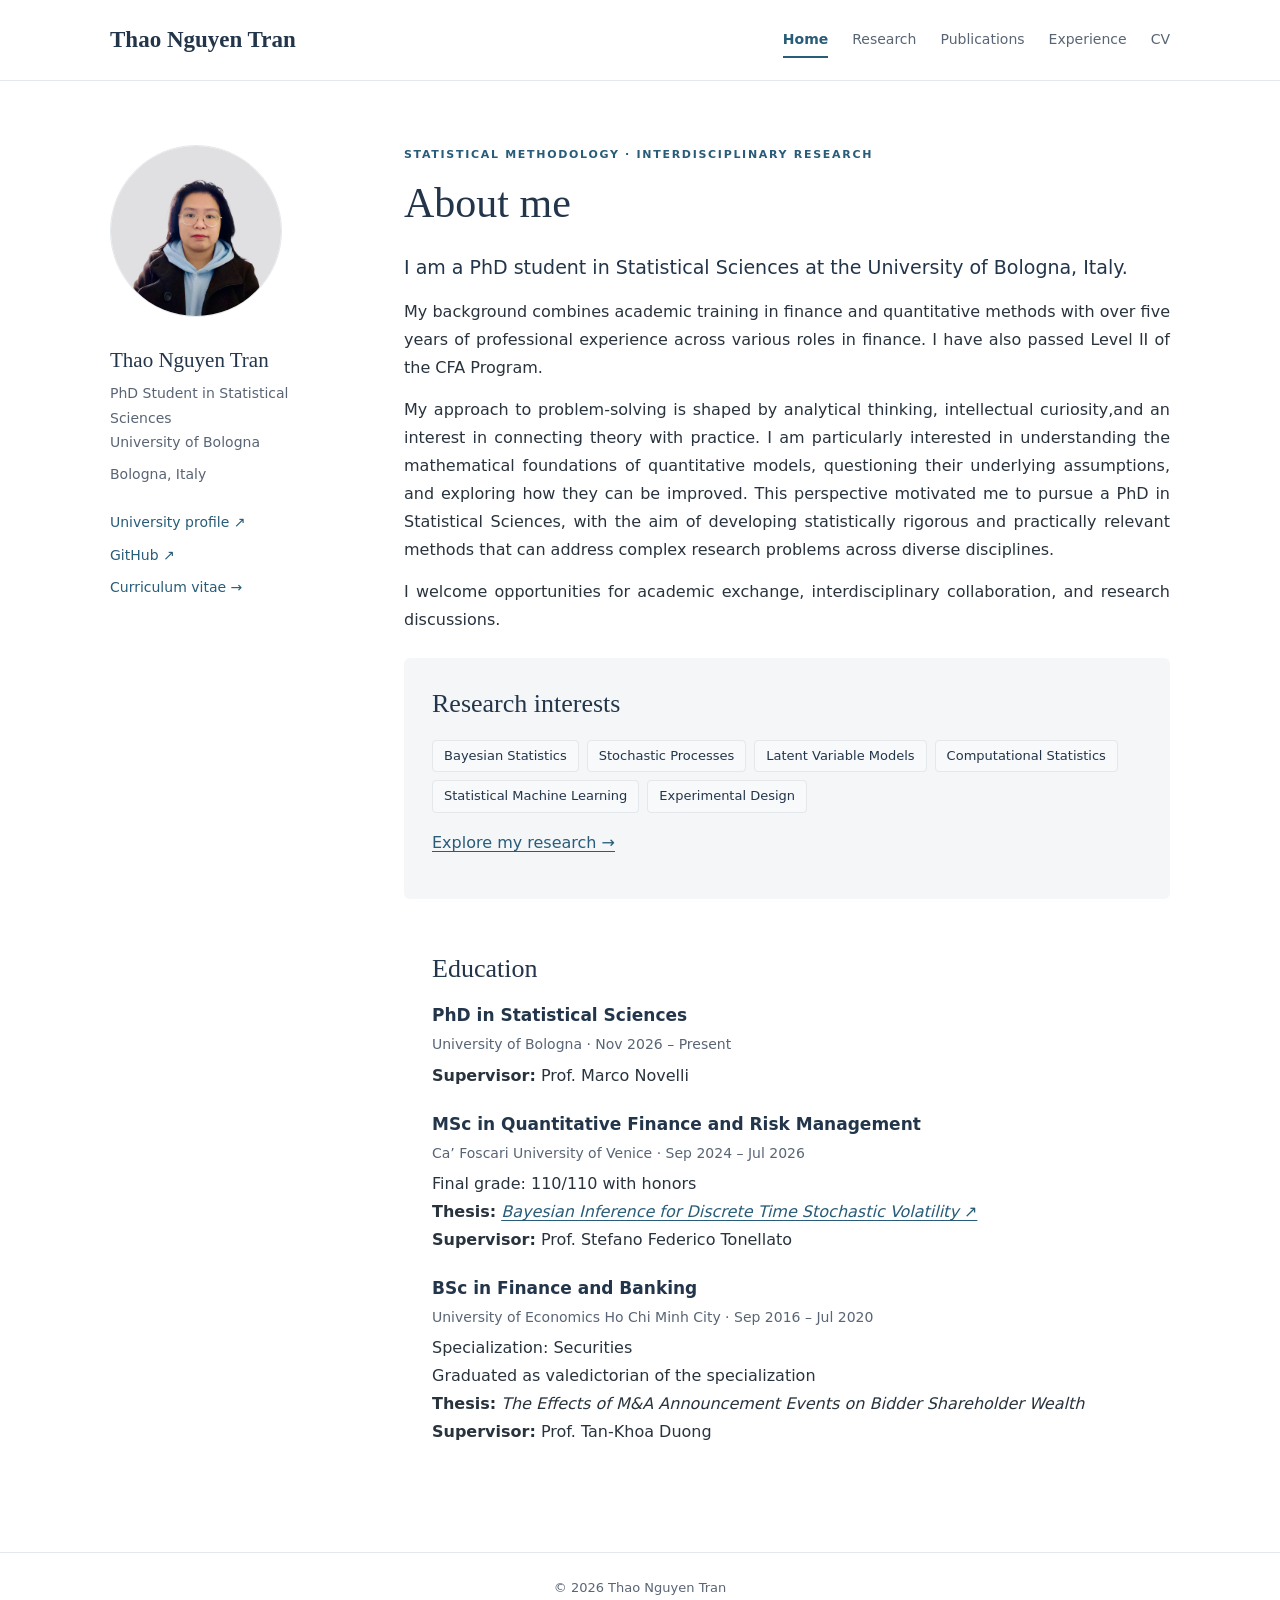
==== commit faece867: "Remove recent updates section from index.html Removed the recent updates section from the index.html" ====
--- a/index.html
+++ b/index.html
@@ -249,37 +249,6 @@
             
             </section>
 
-
-            <!-- ============================== -->
-            <!-- RECENT UPDATES                 -->
-            <!-- ============================== -->
-
-            <section>
-
-                <h2>Recent updates</h2>
-
-                <div class="entry">
-
-                    <h3>Started doctoral studies</h3>
-
-                    <p class="meta">
-                        November 2026 · University of Bologna
-                    </p>
-
-                </div>
-
-                <div class="entry">
-
-                    <h3>Graduated with honours</h3>
-
-                    <p class="meta">
-                        July 2026 · Ca’ Foscari University of Venice
-                    </p>
-
-                </div>
-
-            </section>
-
         </article>
 
     </main>
